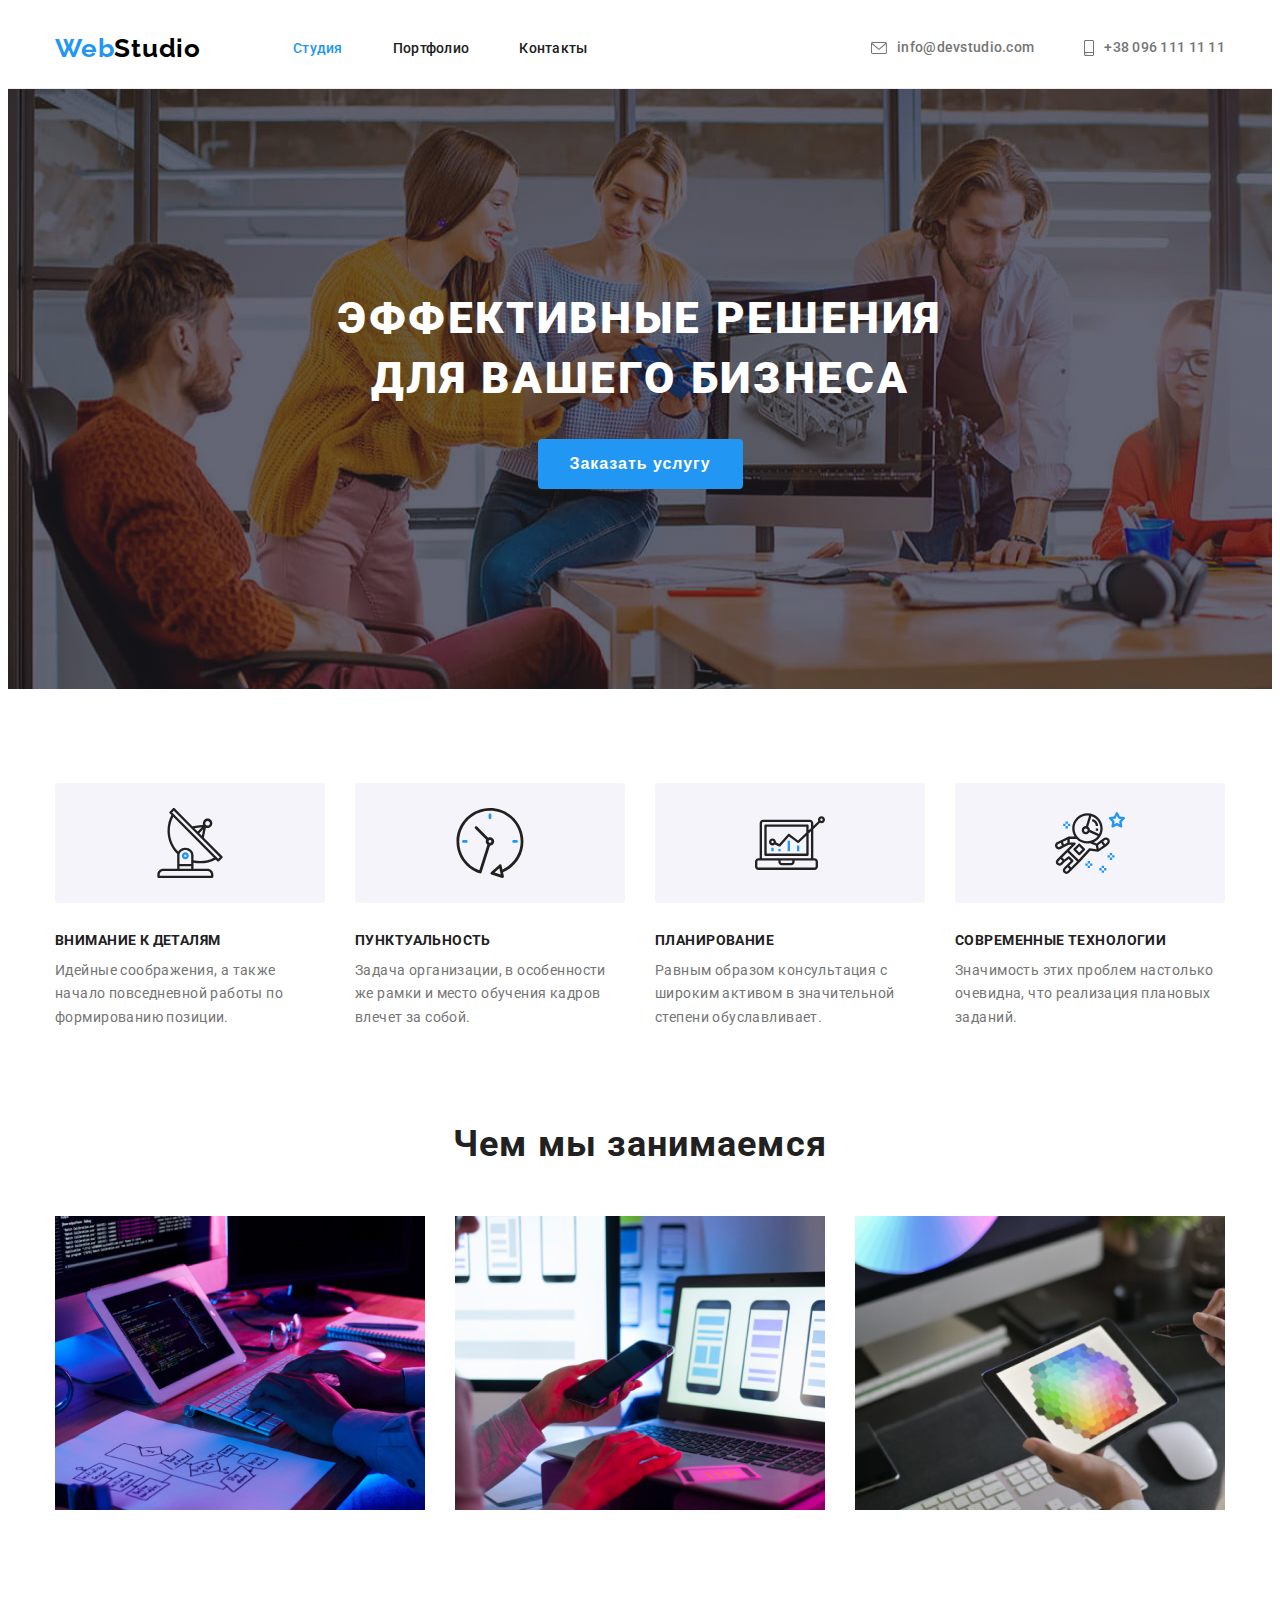
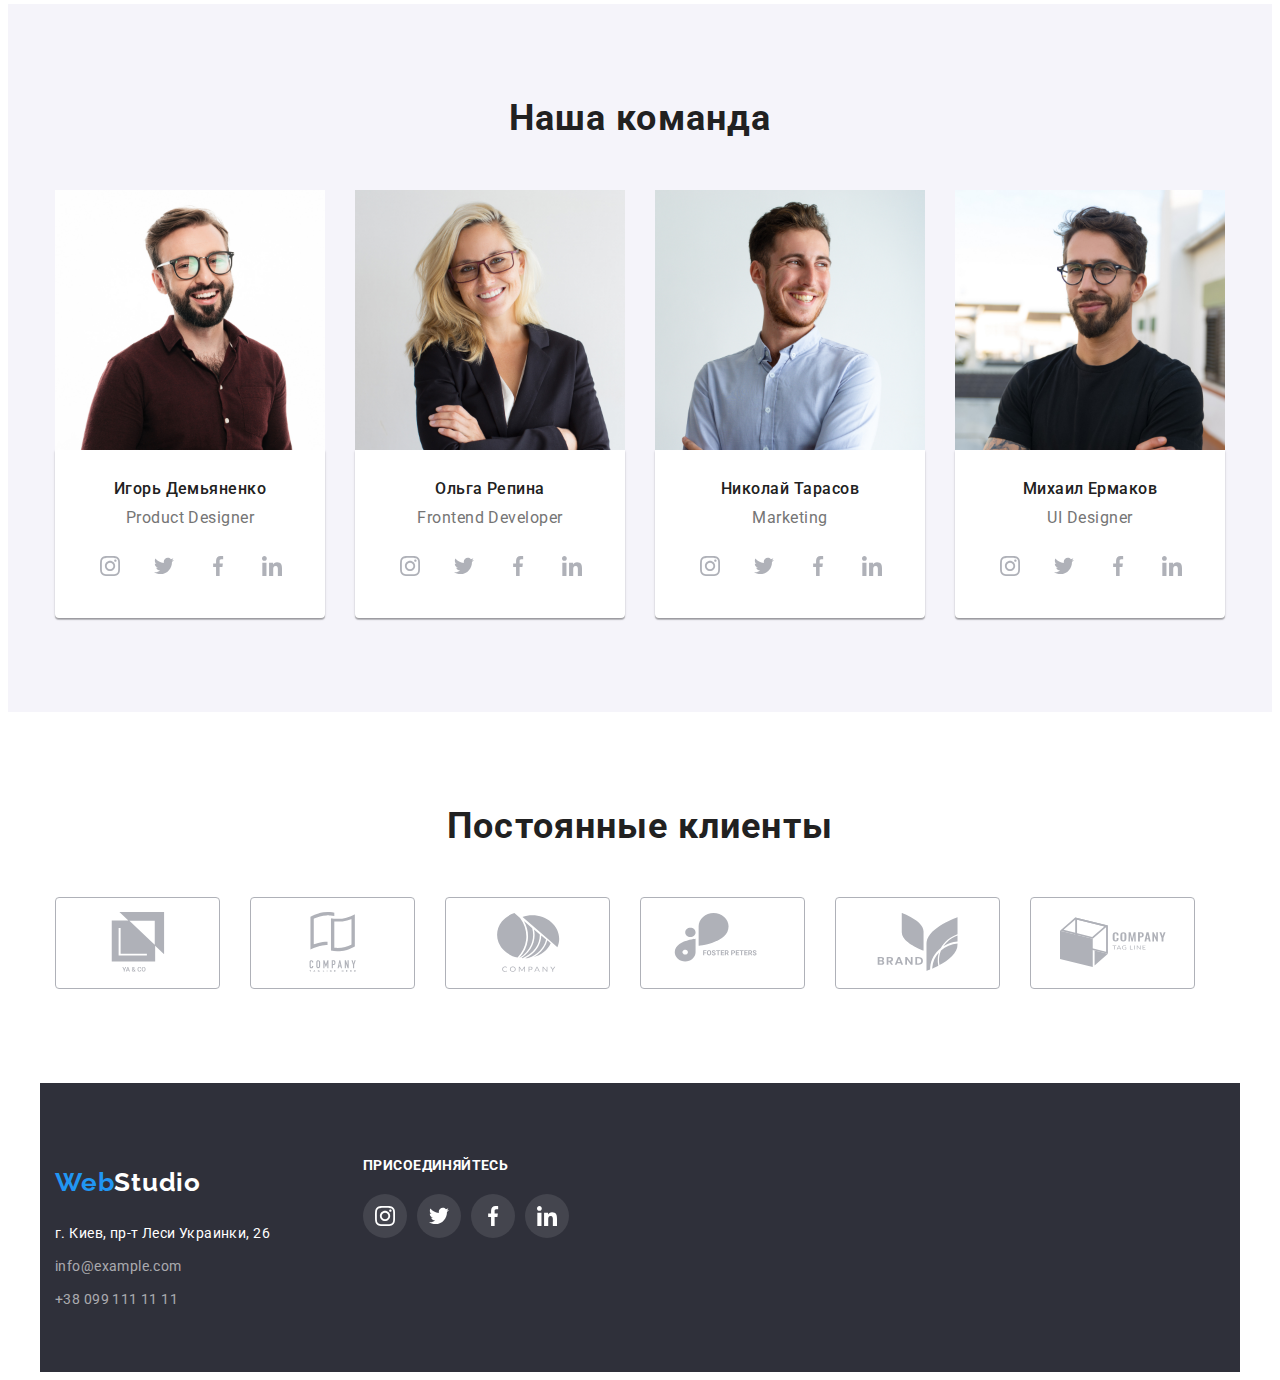
==== index.html @ 788256a1 "decorative elements and effects" ====
<!DOCTYPE html>
<html lang="en">
<head>
    <meta charset="UTF-8">
    <meta http-equiv="X-UA-Compatible" content="IE=edge">
    <meta name="viewport" content="width=device-width, initial-scale=1.0">
    <title>WebStudio</title>
    <link rel="stylesheet" href="https://cdnjs.cloudflare.com/ajax/libs/modern-normalize/1.1.0/modern-normalize.min.css" integrity="sha512-wpPYUAdjBVSE4KJnH1VR1HeZfpl1ub8YT/NKx4PuQ5NmX2tKuGu6U/JRp5y+Y8XG2tV+wKQpNHVUX03MfMFn9Q==" crossorigin="anonymous" referrerpolicy="no-referrer" />
    <link rel="preconnect" href="https://fonts.googleapis.com">
    <link rel="preconnect" href="https://fonts.gstatic.com" crossorigin>
    <link href="https://fonts.googleapis.com/css2?family=Raleway:wght@700&family=Roboto:wght@400;500;700;900&display=swap" rel="stylesheet">
    <link rel="stylesheet" href="./css/styles.css"/>
</head>
<body>
    <!-- ------ шапка сайта HEADER ----------- -->
    <header class="header-nav">
        <!-- -----блок навігація HEADER ------- -->
        <div class="container header-flex">
            <nav class="header-flex">
                <!-- -----логотип logo --------- -->
                <a class="logo link" href="./index.html"><span class="logo-web">Web</span>Studio</a>
                <!---- посилання на сорінки -- -->
                <ul class="list nav-bar">
                    <li class="nav-item"><a class="nav-link current" href="./index.html">Студия</a></li>
                    <li class="nav-item"><a class="nav-link" href="./portfolio.html">Портфолио</a></li>
                    <li class="nav-item"><a class="nav-link" href="">Контакты</a></li>
                </ul>
            </nav>
            <!-- ---блок с контактами Contact block ---- -->
                <ul class="list nav-bar">
                    <li class="nav-item">
                        <a class="contact" href="mailto:info@devstudio.com">
                            <svg class="icon-smartphone"width="16px" height="12px">
                                <use href="./images/symbol-defs.svg#icon-envelope"></use>
                            </svg>
                            info@devstudio.com</a></li>
                    <li class="nav-item">
                        <a class="contact" href="tel:380961111111">
                            <svg class="icon-smartphone"width="10px" height="16px">
                                <use href="./images/symbol-defs.svg#icon-smartphone"></use>
                            </svg>
                            +38 096 111 11 11</a></li>
                </ul>
        </div>
    </header>
    <!-- ------- MAIN CONTENT ------------ -->
    <main>
        <!-- ----сексія банера block  baner ------- -->
        <section class="section-baner">
            <div class="container">
                <h1 class="baner-text">Эффективные решения для вашего бизнеса</h1>
                <button class="button-baner" type="button">Заказать услугу</button>
            </div>
        </section>
        <!-- ---------- block for features ------ -->
        <section class="section">
            <div class="container">
                <ul class="list features">
                    <li class="features-item">
                        <div class="features-svg">
                            <svg class="features-svg-icon" width="70px" height="70px">
                                <use href="./images/symbol-defs.svg#icon-antenna-1"></use>
                            </svg>
                        </div>
                        <h3 class="features-title">Внимание к деталям</h3>
                        <p class="features-text">Идейные соображения, а также начало повседневной работы по формированию позиции.</p>
                    </li>
                    <li class="features-item">
                        <div class="features-svg">
                            <svg class="features-svg-icon" width="70px" height="70px">
                                <use href="./images/symbol-defs.svg#icon-clock-1"></use>
                            </svg>
                        </div>
                        <h3 class="features-title">Пунктуальность</h3>
                        <p class="features-text">Задача организации, в особенности же рамки и место обучения кадров влечет за собой.</p>
                    </li>
                    <li class="features-item">
                        <div class="features-svg">
                            <svg class="features-svg-icon" width="70px" height="70px">
                                <use href="./images/symbol-defs.svg#icon-diagram-1"></use>
                            </svg>
                        </div>
                        <h3 class="features-title">Планирование</h3>
                        <p class="features-text">Равным образом консультация с широким активом в значительной степени обуславливает.</p>
                    </li>
                    <li class="features-item">
                        <div class="features-svg">
                            <svg class="features-svg-icon" width="70px" height="70px">
                                <use href="./images/symbol-defs.svg#icon-astronaut-1"></use>
                            </svg>
                        </div>
                        <h3 class="features-title">Современные технологии</h3>
                        <p class="features-text">Значимость этих проблем настолько очевидна, что реализация плановых заданий.</p>
                    </li>
                </ul>
                <h2 class="hide">приемущества</h2>
            </div>
        </section>    
            <!-- ----------- block for WHAT WE DO ---------------- -->
            <section class="section-works">
                <div class="container">
                    <h2  class="section-title works-title">Чем мы занимаемся</h2>
                        <ul class="list works">
                            <li class="works-item"><img src="./images/img-1.jpg" width="370" height="294" alt="разработка сайтов"></li>
                            <li class="works-item"><img src="./images/img-2.jpg" width="370" height="294" alt="разработка мобильной версии сайта"></li>
                            <li class="works-item"><img src="./images/img-3.jpg" width="370" height="294" alt="разработка дизайна сайта "></li>
                        </ul>
                </div>
            </section>
            
            <!-- ------- блок FOUR OUR TEAM ----------- -->
        <section class="section section-team">
                <h2 class="section-title team-title">Наша команда</h2>
                <!-- foto our team -->
                <div class="container">
                <ul class="list card-set">
                <li class="worker-card">
                    <img src="./images/img-4.jpg" width="270" height="260" alt="foto Product Designer">
                    <div class="card">
                    <h3 class="our-employees">Игорь Демьяненко</h3>
                    <p class="position-work">Product Designer</p>
                        <ul class="social list">
                            <li class="social-svg">
                                <a class="socisl-link" href="https://www.instagram.com/">
                                <svg class="social-icon" width="20px" height="20px">
                                    <use href="./images/symbol-defs.svg#icon-instagram"></use>
                                </svg>
                            </a>
                        </li>
                            <li class="social-svg">
                                <a class="socisl-link"  href="https://twitter.com/">
                                    <svg class="social-icon" width="20px" height="20px">
                                        <use href="./images/symbol-defs.svg#icon-twitter"></use>
                                    </svg>
                                </a>
                            </li>
                            <li class="social-svg">
                                <a class="socisl-link" href="https://www.facebook.com/">
                                    <svg class="social-icon" width="20px" height="20px">
                                        <use href="./images/symbol-defs.svg#icon-facebook"></use>
                                    </svg>
                                </a>
                            </li>
                            <li class="social-svg">
                                <a class="socisl-link" href="https://www.linkedin.com/">
                                    <svg class="social-icon" width="20px" height="20px">
                                        <use href="./images/symbol-defs.svg#icon-linkedin"></use>
                                    </svg>
                                </a>
                            </li>
                        </ul>
                    </div>
                </li> 
                
                <li class="worker-card">
                    <img src="./images/img-5.jpg" width="270" height="260" alt="foto Frontend Developer">
                    <div class="card">
                    <h3 class="our-employees">Ольга Репина</h3>
                    <p class="position-work">Frontend Developer</p>
                    <ul class="social list">
                            <li class="social-svg">
                                <a class="socisl-link" href="https://www.instagram.com/">
                                <svg class="social-icon" width="20px" height="20px">
                                    <use href="./images/symbol-defs.svg#icon-instagram"></use>
                                </svg>
                            </a>
                        </li>
                            <li class="social-svg">
                                <a class="socisl-link"  href="https://twitter.com/">
                                    <svg class="social-icon" width="20px" height="20px">
                                        <use href="./images/symbol-defs.svg#icon-twitter"></use>
                                    </svg>
                                </a>
                            </li>
                            <li class="social-svg">
                                <a class="socisl-link" href="https://www.facebook.com/">
                                    <svg class="social-icon" width="20px" height="20px">
                                        <use href="./images/symbol-defs.svg#icon-facebook"></use>
                                    </svg>
                                </a>
                            </li>
                            <li class="social-svg">
                                <a class="socisl-link" href="https://www.linkedin.com/">
                                    <svg class="social-icon" width="20px" height="20px">
                                        <use href="./images/symbol-defs.svg#icon-linkedin"></use>
                                    </svg>
                                </a>
                            </li>
                        </ul>
                </div>
                </li>  
                
                <li class="worker-card">
                    <img src="./images/img-6.jpg" width="270" height="260" alt="foto Marketing">
                    <div class="card">
                    <h3 class="our-employees">Николай Тарасов</h3>
                    <p class="position-work">Marketing</p>
                    <ul class="social list">
                            <li class="social-svg">
                                <a class="socisl-link" href="https://www.instagram.com/">
                                <svg class="social-icon" width="20px" height="20px">
                                    <use href="./images/symbol-defs.svg#icon-instagram"></use>
                                </svg>
                            </a>
                        </li>
                            <li class="social-svg">
                                <a class="socisl-link"  href="https://twitter.com/">
                                    <svg class="social-icon" width="20px" height="20px">
                                        <use href="./images/symbol-defs.svg#icon-twitter"></use>
                                    </svg>
                                </a>
                            </li>
                            <li class="social-svg">
                                <a class="socisl-link" href="https://www.facebook.com/">
                                    <svg class="social-icon" width="20px" height="20px">
                                        <use href="./images/symbol-defs.svg#icon-facebook"></use>
                                    </svg>
                                </a>
                            </li>
                            <li class="social-svg">
                                <a class="socisl-link" href="https://www.linkedin.com/">
                                    <svg class="social-icon" width="20px" height="20px">
                                        <use href="./images/symbol-defs.svg#icon-linkedin"></use>
                                    </svg>
                                </a>
                            </li>
                        </ul>
                </div>
                </li>  
                
                <li class="worker-card">
                    <img src="./images/img-7.jpg" width="270" height="260" alt="foto UI Designer">
                    <div class="card">
                    <h3 class="our-employees">Михаил Ермаков</h3>
                    <p class="position-work">UI Designer</p>
                    <ul class="social list">
                            <li class="social-svg">
                                <a class="socisl-link" href="https://www.instagram.com/">
                                <svg class="social-icon" width="20px" height="20px">
                                    <use href="./images/symbol-defs.svg#icon-instagram"></use>
                                </svg>
                            </a>
                        </li>
                            <li class="social-svg">
                                <a class="socisl-link"  href="https://twitter.com/">
                                    <svg class="social-icon" width="20px" height="20px">
                                        <use href="./images/symbol-defs.svg#icon-twitter"></use>
                                    </svg>
                                </a>
                            </li>
                            <li class="social-svg">
                                <a class="socisl-link" href="https://www.facebook.com/">
                                    <svg class="social-icon" width="20px" height="20px">
                                        <use href="./images/symbol-defs.svg#icon-facebook"></use>
                                    </svg>
                                </a>
                            </li>
                            <li class="social-svg">
                                <a class="socisl-link" href="https://www.linkedin.com/">
                                    <svg class="social-icon" width="20px" height="20px">
                                        <use href="./images/symbol-defs.svg#icon-linkedin"></use>
                                    </svg>
                                </a>
                            </li>
                        </ul>
                </div>
                </li>
                </ul>
        </div>
        </section>
        <!-- ---section clients сексія кліентів--- -->
        <section class="section">
            <div class="container">
                <h2 class="section-title team-title">Постоянные клиенты</h2>
                <ul class="clients-list list">
                    <li class="client-item">
                        <a href="" class="clients-link">
                            <svg class="contacts-icon" width="106px" height="60px">
                                <use href="./images/symbol-defs.svg#icon-group"></use>
                            </svg>
                        </a>
                    </li>
                    <li class="client-item">
                        <a href="" class="clients-link">
                            <svg class="contacts-icon" width="106px" height="60px">
                                <use href="./images/symbol-defs.svg#icon-group-1"></use>
                            </svg>
                        </a>
                    </li>
                    <li class="client-item">
                        <a href="" class="clients-link">
                            <svg class="contacts-icon" width="106px" height="60px">
                                <use href="./images/symbol-defs.svg#icon-group-2"></use>
                            </svg>
                        </a>
                    </li>
                    <li class="client-item">
                        <a href="" class="clients-link">
                            <svg class="contacts-icon" width="106px" height="60px">
                                <use href="./images/symbol-defs.svg#icon-group-3"></use>
                            </svg>
                        </a>
                    </li>
                    <li class="client-item">
                        <a href="" class="clients-link">
                            <svg class="contacts-icon" width="106px" height="60px">
                                <use href="./images/symbol-defs.svg#icon-group-4"></use>
                            </svg>
                        </a>
                    </li>
                    <li class="client-item">
                        <a href="" class="clients-link">
                            <svg class="contacts-icon" width="106px" height="60px">
                                <use href="./images/symbol-defs.svg#icon-group-5"></use>
                            </svg>
                        </a>
                    </li>
                </ul>
            </div>
        </section>
    </main>
    <!-- ------------- блок FUTER------------ -->
    <footer class="container  footer ">
        <div class="footer-conteiner">
        <div>
            <a class="logo link" href="./index.html"><span class="logo-web">Web</span><span class="footer-logo">Studio</span></a>
                <address class="footer-content">
                    <ul class="list">
                        <li class="address-item"><a class="footer-address link" href="">г. Киев, пр-т Леси Украинки, 26</a></li>
                        <li class="address-item"><a class="footer-contact link" href="mailto:info@example.com">info@example.com</a></li>
                        <li class="address-item"><a class="footer-contact link" href="tel:380991111111">+38 099 111 11 11</a></li>
                    </ul>
                </address> 
        </div>
        <div class="footer-social-list">
            <h2 class="footer-social-title">присоединяйтесь</h2>
            <ul class="social list">
                <li class="social-svg">
                    <a class="socisl-link" href="https://www.instagram.com/">
                    <svg class="social-icon" width="20px" height="20px">
                        <use href="./images/symbol-defs.svg#icon-instagram"></use>
                    </svg>
                </a>
            </li>
                <li class="social-svg">
                    <a class="socisl-link"  href="https://twitter.com/">
                        <svg class="social-icon" width="20px" height="20px">
                            <use href="./images/symbol-defs.svg#icon-twitter"></use>
                        </svg>
                    </a>
                </li>
                <li class="social-svg">
                    <a class="socisl-link" href="https://www.facebook.com/">
                        <svg class="social-icon" width="20px" height="20px">
                            <use href="./images/symbol-defs.svg#icon-facebook"></use>
                        </svg>
                    </a>
                </li>
                <li class="social-svg">
                    <a class="socisl-link" href="https://www.linkedin.com/">
                        <svg class="social-icon" width="20px" height="20px">
                            <use href="./images/symbol-defs.svg#icon-linkedin"></use>
                        </svg>
                    </a>
                </li>
            </ul>
        </div>
            </div>            
    </footer>
</body>
</html>
---- css/styles.css ----
/* color body #E5E5E5 */
/* color header #FFFFFF */
/* color section baner #2F303A */
/* color bodi #E5E5E5 */
/* color section our team #F5F4FA */
/* color footer #2F303A */
/* color button #2196F3 */

html{
    box-sizing: border-box;
}

*,
*::before,
*::after{
box-sizing: inherit;
}

:root{
   --primary-bd-color:#E5E5E5;
   --text-color: #212121;
   --second-text-color: #757575;
   --accent-color: #2196F3;
   --main-color: #FFFFFF;
   --theme-color: #F5F4FA;
   --second-theme-color: #2F303A;
   --fon-color: #F5F4FA;
   --icons-color:#AFB1B8;
}


body{
    font-family: 'Roboto', sans-serif;
    color:var(--text-color);
    font-size: 14px;
}
/* ------ УТІЛІТИ ---------- */

h1, h2, h3, h4, h5, h6, p, ul {
    margin: 0;
    padding: 0;
}

img{
    display: block;
}

.hide {
    position: absolute;
    white-space: nowrap;
    width: 1px;
    height: 1px;
    overflow: hidden;
    border: 0;
    padding: 0;
    clip: rect(0 0 0 0);
    clip-path: inset(50%);
    margin: -1px;
}

.list{
    list-style: none;  
}

a {
    text-decoration: none;
}

.link {
    text-decoration: none;
    color: var(--text-color);
}

.container {
    width: 1200px;
    margin-left: auto;
    margin-right: auto;
    padding-left: 15px;
    padding-right: 15px;
}

.section {
    padding-top: 94px;
    padding-bottom: 94px;
}

/*------- стилізація логотипу
та фону шапки -------------------*/

.header-nav{
    display:flex;
    background-color:var(--main-color);
    border-bottom: 1px solid #ECECEC;
}

.header-flex {
    display: flex;
    align-items: center;
}

/*---------- логотип -----------*/

.logo{
    display: block;
    padding: 24px 0;
    margin-right: 92px;

    color: #000000;
    font-family: 'Raleway', sans-serif;
    font-style: normal;
    font-weight: 700;
    font-size: 26px;
    line-height: 1.19;
    letter-spacing: 0.03em;
}

.logo-web {
    color: var(--accent-color);
}

.logo-studio {
    color: #000000;
}

.nav-bar{
    display: flex;
    margin-left: auto;
}

.nav-item+.nav-item{
    margin-left: 50px;
}

.nav-link{
    padding: 32px 0;

    font-weight: 500;
    line-height: 1.14;
    letter-spacing: 0.02em;
    color:var(--text-color); 
}

.contact{
    display: flex;
    align-items: center;
    padding: 32px 0;

    font-weight: 500;
    line-height: 1.14;
    letter-spacing: 0.02em;
    color:var(--second-text-color);
}

.nav-link:hover,
.nav-link:focus,
.contact:focus,
.contact:hover,
.current{
color: var(--accent-color);
}

.icon-smartphone{
    margin-right: 10px;
    fill: currentColor;
    
}


/*------ сексія банера (block  baner)-------- */

.section-baner{
    padding-top: 200px;
    padding-bottom: 200px;
    background-color:var(--second-theme-color);
    background-image: linear-gradient(
        rgba(47, 48, 58, 0.4),
        rgba(47, 48, 58, 0.4)),
        url(../images/Img-hero-17.jpg);
    max-width: 1600px;
    margin-left: auto;
    margin-right: auto;
}

.baner-text{
    margin-bottom: 30px;

max-width: 696px;
margin-left: auto;
margin-right: auto;
font-weight: 900;
font-size: 44px;
line-height: 1.36;
text-align: center;
letter-spacing: 0.06em;
text-transform: uppercase;
color:var(--main-color);
}

.button-baner{
display: block;
margin: 0 auto;
padding: 10px 32px;
border:none;
border-radius: 4px;

font-weight: 700;
font-size: 16px;
line-height: 1.87;
letter-spacing: 0.06em;
color:var(--main-color);
background-color:var(--accent-color);
}

.button-baner:focus,
.button-baner:hover{
    background: #188CE8;
    box-shadow: 0px 4px 4px rgba(0, 0, 0, 0.15);
    border-radius: 4px;
}

/* ----сексія особливості features --------*/


.features{
    display: flex;
    flex-wrap: wrap;
}

.features-item{
    width: 270px;
}

.features-item+.features-item{
    margin-left: 30px;
}

.features-svg{
    display:flex;
    align-items: center;
    justify-content: center;
    height: 120px;
    margin-bottom: 30px;
    background-color: #F5F4FA;
    border-radius: 4px;
    fill: currentColor;
}

.features-title{
    margin-bottom: 10px;
    font-weight: 700;
    font-size: 14px;
    line-height: 1.14;
    letter-spacing: 0.03em;
    text-transform: uppercase;
    color:var(--text-color) ;
}  

.features-text{
    font-size: 14px;
    line-height: 1.71;
    letter-spacing: 0.03em;
    color:var(--second-text-color) ;
    
}  

/*---- сексія чим ми займаємося WHAT WE DO ----- */

.section-works {
    display: flex;
    padding-bottom: 94px;
}

.section-title{
    text-align: center;

    font-weight: 700;
    font-size: 36px;
    line-height: 1.16;
    letter-spacing: 0.03em;
}

.works-title{
    margin-bottom: 50px;
}

.works{
    display: flex;
    flex-wrap: wrap;

}

.works-item{
    margin-right: 30px;
}

.works-item:last-child{
    margin-right:0px;
}

/* ---------- блок FOUR OUR TEAM ----------- */
.section-team{
    background-color: var(--fon-color);
}

.team-title{
    margin-bottom: 50px;
}

.card-set{
    display: flex;
    flex-wrap: wrap;
}

.card-set>.worker-card{
    margin-right: 30px;
}

.worker-card:last-child{
    margin-right: 0px;
}

.card{
    padding-top: 30px;
    padding-bottom: 30px;

    background-color: #FFFFFF;
    box-shadow: 0px 1px 3px rgba(0, 0, 0, 0.12),
    0px 1px 1px rgba(0, 0, 0, 0.14),
    0px 2px 1px rgba(0, 0, 0, 0.2);
    border-radius: 0px 0px 4px 4px;

}

.our-employees{
    margin-bottom: 10px;

    font-weight: 500;
    font-size: 16px;
    line-height: 1.18;
    text-align: center;
    letter-spacing: 0.03em;
    color: var(--text-color);
}
.position-work{
    font-size: 16px;
    line-height: 1.18;
    text-align: center;
    letter-spacing: 0.03em;
    color: var(--second-text-color);

    margin-bottom: 16px;
}


.social{
display: flex;
margin-left: auto;
margin-right: auto;
width: 204px;
height: 44px;
}
.social-svg{
    margin-right: 10px;
}
.social-svg:last-child{
    margin-right: 0px;
}
.socisl-link{
    display: flex;
    align-items: center;
    justify-content: center;
    border-radius: 50%;
    width: 44px;
    height: 44px;
}
.social-icon{
    fill: var(--icons-color);
}
.social-icon:focus,
.social-icon:hover{
    fill: var(--main-color);
}

.socisl-link:hover{
    background-color: var(--accent-color);
}

/* section clients сексія кліентів */
.clients-list{
    display: flex;

}
.client-item{
    display: flex;
    align-items: center;
    justify-content: center;
    height: 92px;
    width: 170px; 
    border: 1px solid var(--icons-color);
    border-radius: 4px;
    margin-right: 30px;
}

.client-item:last-child{
    margin-right: 30px;
}

.contacts-icon{
    fill: var(--icons-color);
}
.contacts-icon:focus,
.client-item:focus,
.contacts-icon:hover,
.client-item:hover{
    fill: #2196F3;
    border: 1px solid var(--accent-color);

}





/*------------- блок FUTER ------------ */

.footer{
    padding-top: 60px;
    padding-bottom: 60px;
    background-color: var(--second-theme-color); 
}

.footer-conteiner{
    display: flex;

}

.footer-social-list{
margin-top: 15px;
margin-left: 70px;
}

.footer-social-title{
    font-weight: 700;
font-size: 14px;
line-height: 1.14;
letter-spacing: 0.03em;
text-transform: uppercase;

color: var(--main-color);
margin-bottom: 20px;
}


.footer-social-list .socisl-link{
    background-color: rgba(255, 255, 255, 0.1);
}

.footer-social-list .socisl-link:hover{
    background-color:var(--accent-color);
}

.footer-social-list .social-icon{
    fill: var(--main-color);
}

.footer-logo{
    color: var(--main-color);
}
.container>.logo{
    padding: 0;
    margin-bottom: 20px;
}

.footer-content{
    font-style: normal;
}

.address-item+.address-item{
    margin-top: 9px;
}
.footer-address{
    font-size: 14px;
    line-height: 1.7;
    letter-spacing: 0.03em;
    color: var(--main-color);
}
.footer-contact{
    font-size: 14px;
    line-height:1.7;
    letter-spacing: 0.03em;
    color: rgba(255, 255, 255, 0.6);
}

.footer-contact:focus,
.footer-contact:hover{
    color: var(--accent-color);
}



/* -------- страница ПОРТФОЛІО --------- */

.button-list{
    display: flex;
    align-items: center;
    justify-content: center;
    margin-bottom: 50px;
}

.buttons-item+.buttons-item{
    margin-left: 8px;
}

.project-list{
    display: flex;
    flex-wrap: wrap;
    margin-left: -30px;
    margin-top: -30px;
}
.project-list>.project-card{
    
    margin-left: 30px;
    margin-top: 30px;
}

.button-title{
    padding-top: 6px;
    padding-bottom: 6px;
    padding-left: 22px;
    padding-right: 22px;
    border-radius: 4px;
    border: 0;

    font-weight: 500;
    font-size: 16px;
    line-height: 1.6;
    letter-spacing: 0.03em;
    background-color: #F5F4FA;
    cursor: pointer;
}

.button-title:focus,
.button-title:hover,
.button-title:active,
.button-title-active{
    background-color: var(--accent-color);
    color: var(--main-color);
    box-shadow:0px 3px 1px rgba(0, 0, 0, 0.1),
    0px 1px 2px rgba(0, 0, 0, 0.08),
    0px 2px 2px rgba(0, 0, 0, 0.12);
}

.card-container{
    display: block;
}

.card-thumb{
    padding: 20px 24px;
    border-left: 1px solid #EEEEEE;
    border-bottom: 1px solid #EEEEEE;
    border-right: 1px solid #EEEEEE;
}

.project-title-portfolio{
    margin-bottom: 4px;

    font-weight: 700;
    font-size: 18px;
    line-height: 2.0;
    letter-spacing: 0.06em;
    color: var(--text-color);
}
.project-title-text{
    font-size: 16px;
    line-height: 1.8;
    letter-spacing: 0.03em;
    color:var(--second-text-color);
}
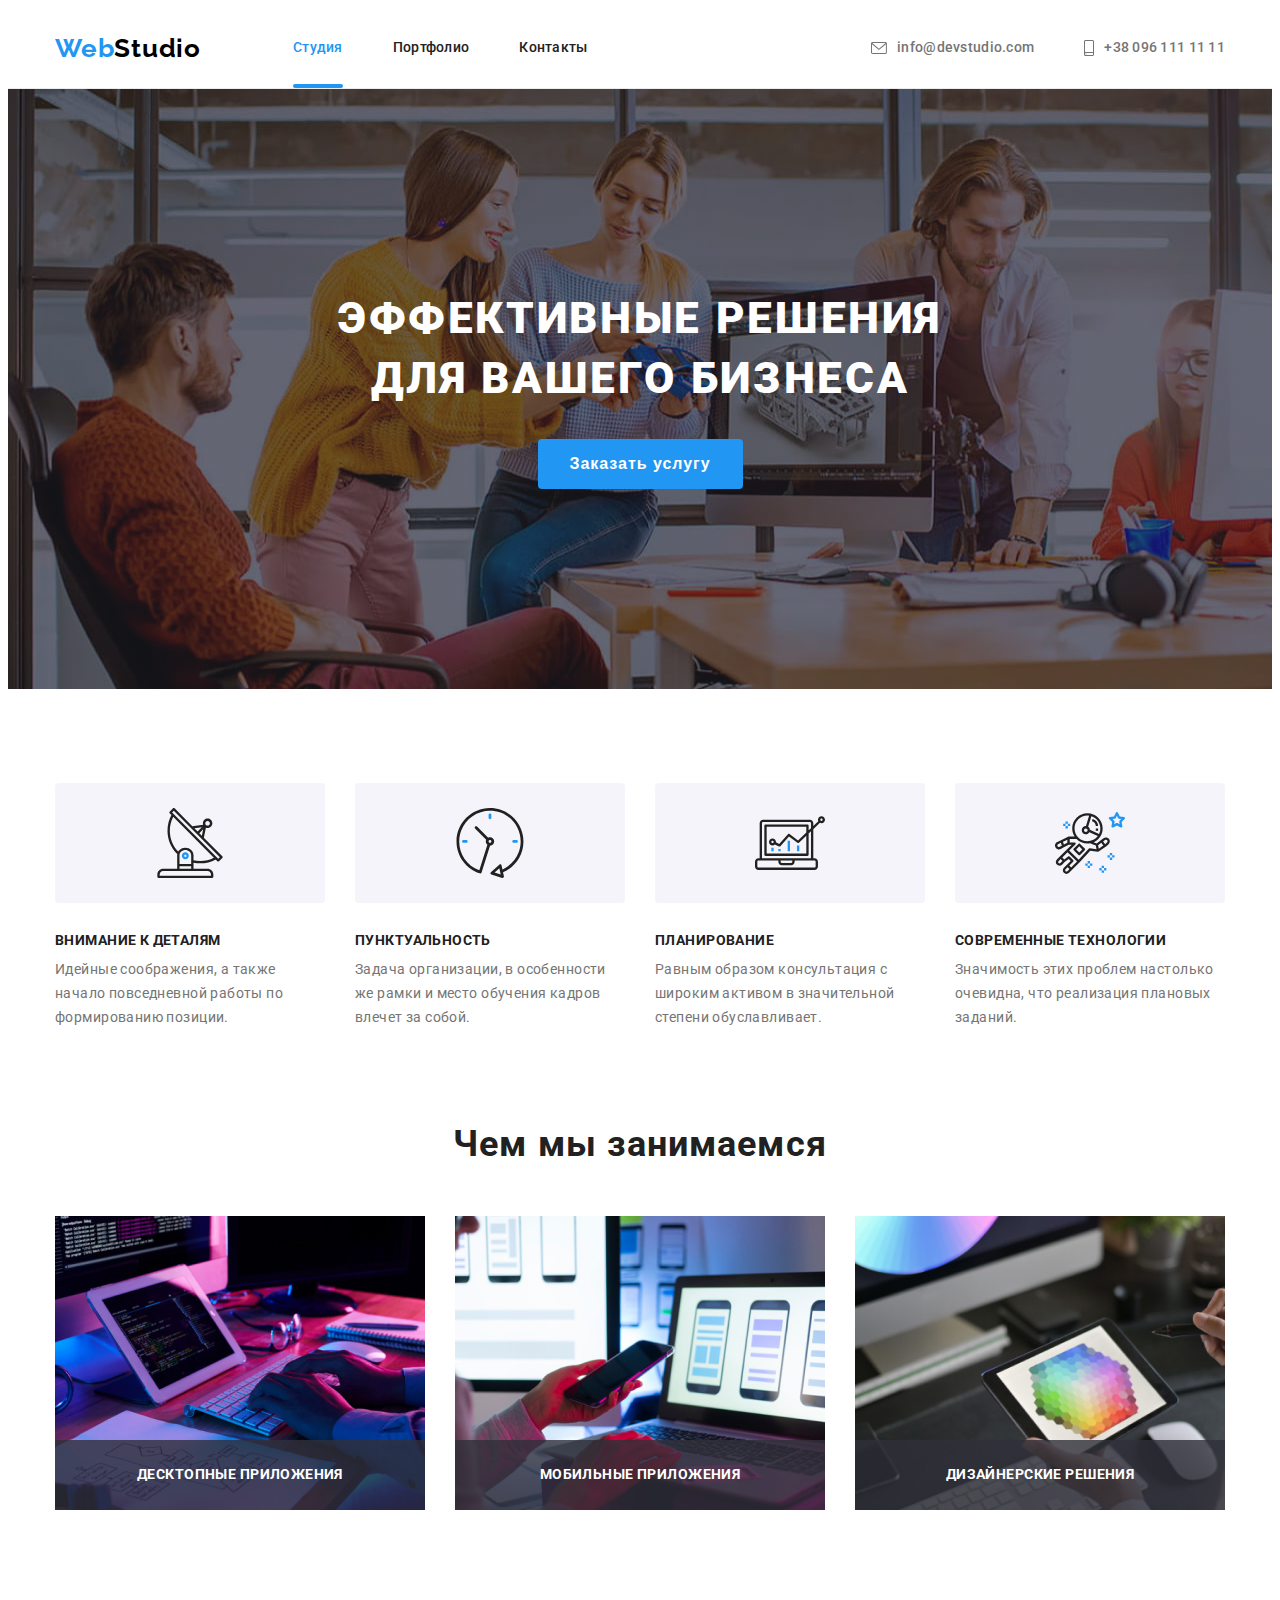
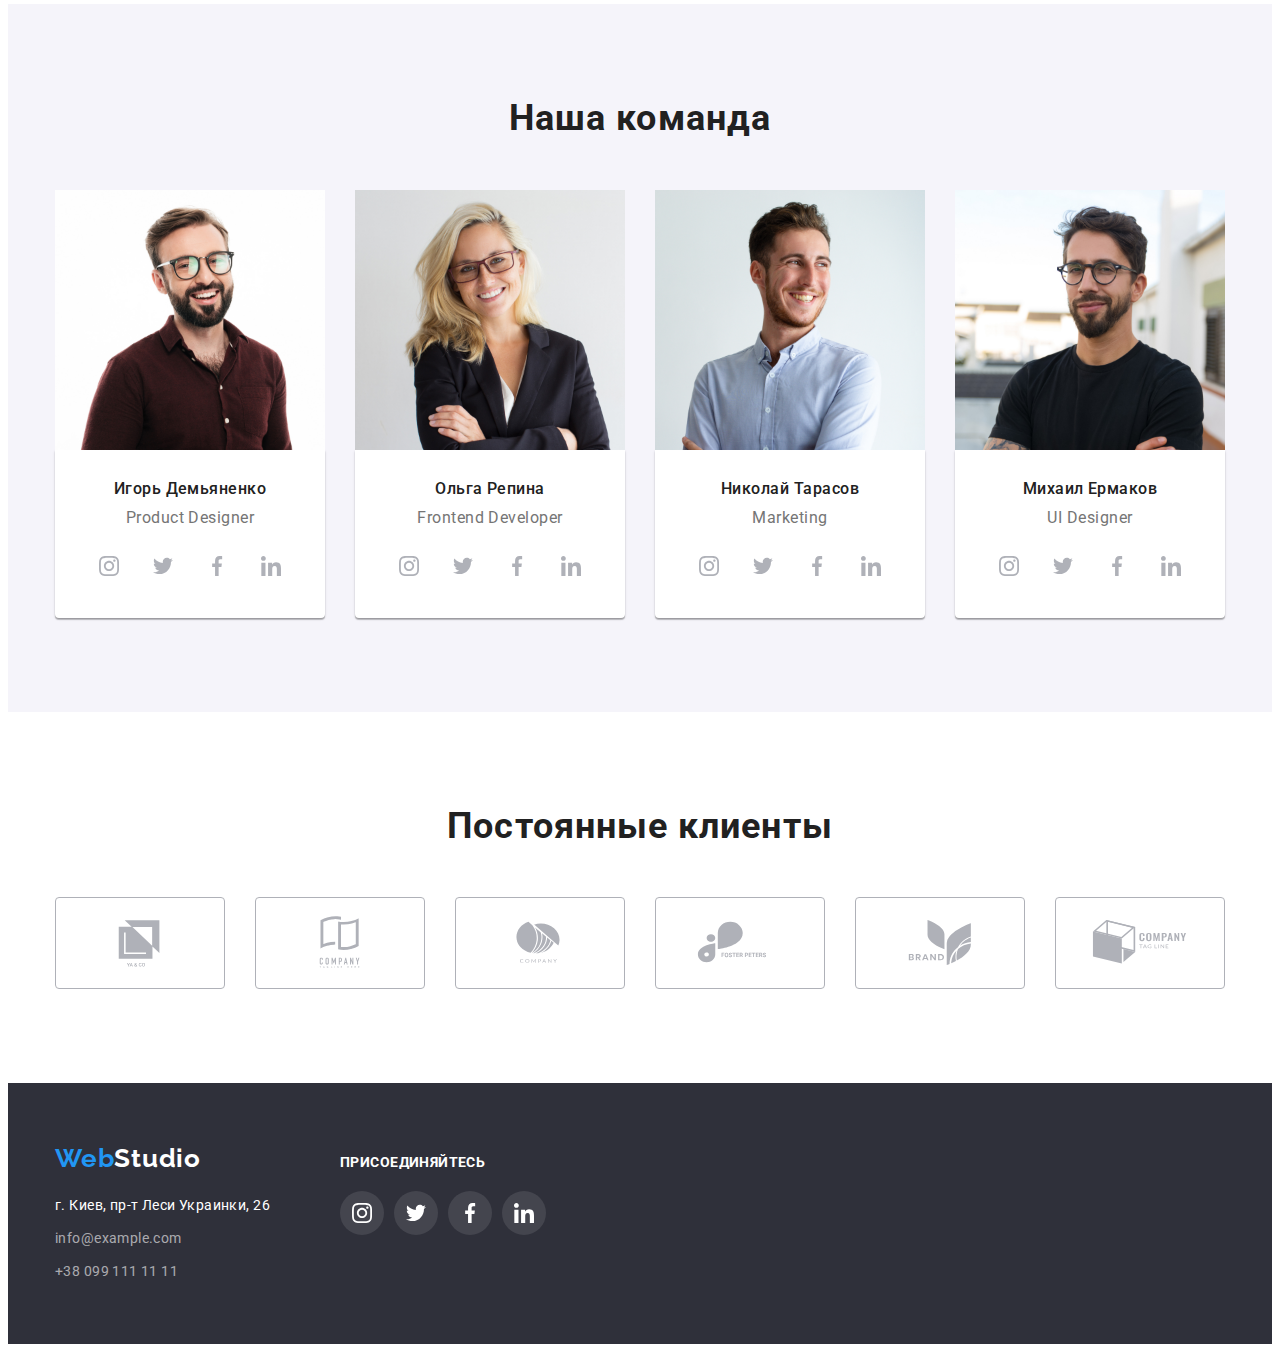
==== commit d0fe7510: "animation and modal window" ====
--- a/index.html
+++ b/index.html
@@ -12,47 +12,47 @@
     <link rel="stylesheet" href="./css/styles.css"/>
 </head>
 <body>
-    <!-- ------ шапка сайта HEADER ----------- -->
+    <!-- шапка сайта HEADER -->
     <header class="header-nav">
-        <!-- -----блок навігація HEADER ------- -->
+        <!-- блок навігація HEADER -->
         <div class="container header-flex">
             <nav class="header-flex">
-                <!-- -----логотип logo --------- -->
+                <!-- логотип logo -->
                 <a class="logo link" href="./index.html"><span class="logo-web">Web</span>Studio</a>
-                <!---- посилання на сорінки -- -->
+                <!-- посилання на сорінки -->
                 <ul class="list nav-bar">
                     <li class="nav-item"><a class="nav-link current" href="./index.html">Студия</a></li>
                     <li class="nav-item"><a class="nav-link" href="./portfolio.html">Портфолио</a></li>
                     <li class="nav-item"><a class="nav-link" href="">Контакты</a></li>
                 </ul>
             </nav>
-            <!-- ---блок с контактами Contact block ---- -->
+            <!-- блок с контактами Contact block -->
                 <ul class="list nav-bar">
                     <li class="nav-item">
                         <a class="contact" href="mailto:info@devstudio.com">
-                            <svg class="icon-smartphone"width="16px" height="12px">
+                            <svg class="icon-smartphone" width="16px" height="12px">
                                 <use href="./images/symbol-defs.svg#icon-envelope"></use>
                             </svg>
                             info@devstudio.com</a></li>
                     <li class="nav-item">
                         <a class="contact" href="tel:380961111111">
-                            <svg class="icon-smartphone"width="10px" height="16px">
+                            <svg class="icon-smartphone" width="10px" height="16px">
                                 <use href="./images/symbol-defs.svg#icon-smartphone"></use>
                             </svg>
                             +38 096 111 11 11</a></li>
                 </ul>
         </div>
     </header>
-    <!-- ------- MAIN CONTENT ------------ -->
+    <!-- MAIN CONTENT -->
     <main>
-        <!-- ----сексія банера block  baner ------- -->
+        <!-- сексія банера block  baner -->
         <section class="section-baner">
             <div class="container">
                 <h1 class="baner-text">Эффективные решения для вашего бизнеса</h1>
-                <button class="button-baner" type="button">Заказать услугу</button>
+                <button class="button-baner" data-modal-open type="button">Заказать услугу</button>
             </div>
         </section>
-        <!-- ---------- block for features ------ -->
+        <!-- block for features -->
         <section class="section">
             <div class="container">
                 <ul class="list features">
@@ -96,19 +96,28 @@
                 <h2 class="hide">приемущества</h2>
             </div>
         </section>    
-            <!-- ----------- block for WHAT WE DO ---------------- -->
+            <!-- block for WHAT WE DO -->
             <section class="section-works">
                 <div class="container">
                     <h2  class="section-title works-title">Чем мы занимаемся</h2>
                         <ul class="list works">
-                            <li class="works-item"><img src="./images/img-1.jpg" width="370" height="294" alt="разработка сайтов"></li>
-                            <li class="works-item"><img src="./images/img-2.jpg" width="370" height="294" alt="разработка мобильной версии сайта"></li>
-                            <li class="works-item"><img src="./images/img-3.jpg" width="370" height="294" alt="разработка дизайна сайта "></li>
+                            <li class="works-item">
+                                <img src="./images/img-1.jpg" width="370" height="294" alt="Десктопные приложения">
+                            <div class="supplement-img"><p>Десктопные приложения</p></div>
+                            </li>
+                            <li class="works-item">
+                                <img src="./images/img-2.jpg" width="370" height="294" alt="Мобильные приложения">
+                            <div class="supplement-img"><p>Мобильные приложения</p></div>
+                            </li>
+                            <li class="works-item">
+                                <img src="./images/img-3.jpg" width="370" height="294" alt="Дизайнерские решения">
+                            <div class="supplement-img"><p>Дизайнерские решения</p></div>
+                            </li>
                         </ul>
                 </div>
             </section>
             
-            <!-- ------- блок FOUR OUR TEAM ----------- -->
+            <!-- блок FOUR OUR TEAM -->
         <section class="section section-team">
                 <h2 class="section-title team-title">Наша команда</h2>
                 <!-- foto our team -->
@@ -121,28 +130,28 @@
                     <p class="position-work">Product Designer</p>
                         <ul class="social list">
                             <li class="social-svg">
-                                <a class="socisl-link" href="https://www.instagram.com/">
+                                <a class="social-link" href="https://www.instagram.com/">
                                 <svg class="social-icon" width="20px" height="20px">
                                     <use href="./images/symbol-defs.svg#icon-instagram"></use>
                                 </svg>
                             </a>
                         </li>
                             <li class="social-svg">
-                                <a class="socisl-link"  href="https://twitter.com/">
+                                <a class="social-link"  href="https://twitter.com/">
                                     <svg class="social-icon" width="20px" height="20px">
                                         <use href="./images/symbol-defs.svg#icon-twitter"></use>
                                     </svg>
                                 </a>
                             </li>
                             <li class="social-svg">
-                                <a class="socisl-link" href="https://www.facebook.com/">
+                                <a class="social-link" href="https://www.facebook.com/">
                                     <svg class="social-icon" width="20px" height="20px">
                                         <use href="./images/symbol-defs.svg#icon-facebook"></use>
                                     </svg>
                                 </a>
                             </li>
                             <li class="social-svg">
-                                <a class="socisl-link" href="https://www.linkedin.com/">
+                                <a class="social-link" href="https://www.linkedin.com/">
                                     <svg class="social-icon" width="20px" height="20px">
                                         <use href="./images/symbol-defs.svg#icon-linkedin"></use>
                                     </svg>
@@ -159,28 +168,28 @@
                     <p class="position-work">Frontend Developer</p>
                     <ul class="social list">
                             <li class="social-svg">
-                                <a class="socisl-link" href="https://www.instagram.com/">
+                                <a class="social-link" href="https://www.instagram.com/">
                                 <svg class="social-icon" width="20px" height="20px">
                                     <use href="./images/symbol-defs.svg#icon-instagram"></use>
                                 </svg>
                             </a>
                         </li>
                             <li class="social-svg">
-                                <a class="socisl-link"  href="https://twitter.com/">
+                                <a class="social-link"  href="https://twitter.com/">
                                     <svg class="social-icon" width="20px" height="20px">
                                         <use href="./images/symbol-defs.svg#icon-twitter"></use>
                                     </svg>
                                 </a>
                             </li>
                             <li class="social-svg">
-                                <a class="socisl-link" href="https://www.facebook.com/">
+                                <a class="social-link" href="https://www.facebook.com/">
                                     <svg class="social-icon" width="20px" height="20px">
                                         <use href="./images/symbol-defs.svg#icon-facebook"></use>
                                     </svg>
                                 </a>
                             </li>
                             <li class="social-svg">
-                                <a class="socisl-link" href="https://www.linkedin.com/">
+                                <a class="social-link" href="https://www.linkedin.com/">
                                     <svg class="social-icon" width="20px" height="20px">
                                         <use href="./images/symbol-defs.svg#icon-linkedin"></use>
                                     </svg>
@@ -197,28 +206,28 @@
                     <p class="position-work">Marketing</p>
                     <ul class="social list">
                             <li class="social-svg">
-                                <a class="socisl-link" href="https://www.instagram.com/">
+                                <a class="social-link" href="https://www.instagram.com/">
                                 <svg class="social-icon" width="20px" height="20px">
                                     <use href="./images/symbol-defs.svg#icon-instagram"></use>
                                 </svg>
                             </a>
                         </li>
                             <li class="social-svg">
-                                <a class="socisl-link"  href="https://twitter.com/">
+                                <a class="social-link"  href="https://twitter.com/">
                                     <svg class="social-icon" width="20px" height="20px">
                                         <use href="./images/symbol-defs.svg#icon-twitter"></use>
                                     </svg>
                                 </a>
                             </li>
                             <li class="social-svg">
-                                <a class="socisl-link" href="https://www.facebook.com/">
+                                <a class="social-link" href="https://www.facebook.com/">
                                     <svg class="social-icon" width="20px" height="20px">
                                         <use href="./images/symbol-defs.svg#icon-facebook"></use>
                                     </svg>
                                 </a>
                             </li>
                             <li class="social-svg">
-                                <a class="socisl-link" href="https://www.linkedin.com/">
+                                <a class="social-link" href="https://www.linkedin.com/">
                                     <svg class="social-icon" width="20px" height="20px">
                                         <use href="./images/symbol-defs.svg#icon-linkedin"></use>
                                     </svg>
@@ -235,28 +244,28 @@
                     <p class="position-work">UI Designer</p>
                     <ul class="social list">
                             <li class="social-svg">
-                                <a class="socisl-link" href="https://www.instagram.com/">
+                                <a class="social-link" href="https://www.instagram.com/">
                                 <svg class="social-icon" width="20px" height="20px">
                                     <use href="./images/symbol-defs.svg#icon-instagram"></use>
                                 </svg>
                             </a>
                         </li>
                             <li class="social-svg">
-                                <a class="socisl-link"  href="https://twitter.com/">
+                                <a class="social-link"  href="https://twitter.com/">
                                     <svg class="social-icon" width="20px" height="20px">
                                         <use href="./images/symbol-defs.svg#icon-twitter"></use>
                                     </svg>
                                 </a>
                             </li>
                             <li class="social-svg">
-                                <a class="socisl-link" href="https://www.facebook.com/">
+                                <a class="social-link" href="https://www.facebook.com/">
                                     <svg class="social-icon" width="20px" height="20px">
                                         <use href="./images/symbol-defs.svg#icon-facebook"></use>
                                     </svg>
                                 </a>
                             </li>
                             <li class="social-svg">
-                                <a class="socisl-link" href="https://www.linkedin.com/">
+                                <a class="social-link" href="https://www.linkedin.com/">
                                     <svg class="social-icon" width="20px" height="20px">
                                         <use href="./images/symbol-defs.svg#icon-linkedin"></use>
                                     </svg>
@@ -268,7 +277,7 @@
                 </ul>
         </div>
         </section>
-        <!-- ---section clients сексія кліентів--- -->
+        <!-- section clients сексія кліентів -->
         <section class="section">
             <div class="container">
                 <h2 class="section-title team-title">Постоянные клиенты</h2>
@@ -319,11 +328,11 @@
             </div>
         </section>
     </main>
-    <!-- ------------- блок FUTER------------ -->
-    <footer class="container  footer ">
-        <div class="footer-conteiner">
+    <!-- блок FUTER -->
+    <footer class="footer ">
+        <div class="container footer-conteiner">
         <div>
-            <a class="logo link" href="./index.html"><span class="logo-web">Web</span><span class="footer-logo">Studio</span></a>
+            <a class="logo footer-page link" href="./index.html"><span class="logo-web">Web</span><span class="footer-logo">Studio</span></a>
                 <address class="footer-content">
                     <ul class="list">
                         <li class="address-item"><a class="footer-address link" href="">г. Киев, пр-т Леси Украинки, 26</a></li>
@@ -336,28 +345,28 @@
             <h2 class="footer-social-title">присоединяйтесь</h2>
             <ul class="social list">
                 <li class="social-svg">
-                    <a class="socisl-link" href="https://www.instagram.com/">
+                    <a class="social-link" href="https://www.instagram.com/">
                     <svg class="social-icon" width="20px" height="20px">
                         <use href="./images/symbol-defs.svg#icon-instagram"></use>
                     </svg>
                 </a>
             </li>
                 <li class="social-svg">
-                    <a class="socisl-link"  href="https://twitter.com/">
+                    <a class="social-link"  href="https://twitter.com/">
                         <svg class="social-icon" width="20px" height="20px">
                             <use href="./images/symbol-defs.svg#icon-twitter"></use>
                         </svg>
                     </a>
                 </li>
                 <li class="social-svg">
-                    <a class="socisl-link" href="https://www.facebook.com/">
+                    <a class="social-link" href="https://www.facebook.com/">
                         <svg class="social-icon" width="20px" height="20px">
                             <use href="./images/symbol-defs.svg#icon-facebook"></use>
                         </svg>
                     </a>
                 </li>
                 <li class="social-svg">
-                    <a class="socisl-link" href="https://www.linkedin.com/">
+                    <a class="social-link" href="https://www.linkedin.com/">
                         <svg class="social-icon" width="20px" height="20px">
                             <use href="./images/symbol-defs.svg#icon-linkedin"></use>
                         </svg>
@@ -367,5 +376,16 @@
         </div>
             </div>            
     </footer>
+    <div class="backdrop is-hidden" data-modal>
+        <div class="modal">
+            <button type="button" data-modal-close class="modal-icon">
+                <svg  width="18px" height="18px">
+                    <use href="./images/symbol-defs.svg#icon-close"></use>
+                </svg>
+        </button>
+            
+        </div>
+    </div>
+    <script src="./js/modal.js"></script>
 </body>
 </html>--- a/css/styles.css
+++ b/css/styles.css
@@ -128,23 +128,49 @@
     margin-left: auto;
 }
 
+
 .nav-item+.nav-item{
     margin-left: 50px;
 }
 
 .nav-link{
+     display: block;
+    position: relative;
     padding: 32px 0;
-
     font-weight: 500;
     line-height: 1.14;
     letter-spacing: 0.02em;
     color:var(--text-color); 
 }
 
+
+.nav-link::after{
+    position: absolute;
+    display: block;
+    content: "";
+    width: 100%;
+    height: 4px;
+    background-color: var(--accent-color);
+    border-radius: 2px;
+
+    bottom: 0;
+    left: 0;
+    transition:  transform 250ms cubic-bezier(0.4, 0, 0.2, 1);
+    /* opacity: 0; */
+    transform: scaleX(0);
+}
+
+.nav-link:hover::after{
+    /* opacity: 1; */
+    transform: scaleX(1);
+}
+.current::after{
+    transform: scaleX(1)
+}
+
 .contact{
     display: flex;
     align-items: center;
-    padding: 32px 0;
 
     font-weight: 500;
     line-height: 1.14;
@@ -164,6 +190,12 @@
     margin-right: 10px;
     fill: currentColor;
     
+}
+
+.nav-link,.contact{
+    transition-property: color ;
+    transition-duration: 250ms;
+    animation-timing-function: cubic-bezier(0.4, 0, 0.2, 1);
 }
 
 
@@ -210,6 +242,11 @@
 letter-spacing: 0.06em;
 color:var(--main-color);
 background-color:var(--accent-color);
+cursor: pointer;
+
+    transition-property: color, background-color;
+    transition-duration: 250ms;
+    transition-timing-function: cubic-bezier(0.4, 0, 0.2, 1);
 }
 
 .button-baner:focus,
@@ -291,11 +328,30 @@
 }
 
 .works-item{
+    position: relative;
     margin-right: 30px;
 }
 
 .works-item:last-child{
     margin-right:0px;
+}
+
+.supplement-img{
+    position: absolute;
+    bottom: 0px;
+
+    display: flex;
+    align-items: center;
+    justify-content: center;
+    width: 100%;
+    height: 70px;
+    
+    font-weight: 700;
+line-height: 1.14;
+letter-spacing: 0.03em;
+text-transform: uppercase;
+color: #FFFFFF;
+background-color: rgba(47, 48, 58, 0.8);
 }
 
 /* ---------- блок FOUR OUR TEAM ----------- */
@@ -355,10 +411,7 @@
 
 .social{
 display: flex;
-margin-left: auto;
-margin-right: auto;
-width: 204px;
-height: 44px;
+justify-content: center ;
 }
 .social-svg{
     margin-right: 10px;
@@ -366,24 +419,26 @@
 .social-svg:last-child{
     margin-right: 0px;
 }
-.socisl-link{
+.social-link{
     display: flex;
     align-items: center;
     justify-content: center;
     border-radius: 50%;
     width: 44px;
     height: 44px;
+    color: var(--icons-color);
+
+    transition-property: color, background-color;
+    transition-duration: 250ms;
+    animation-timing-function: cubic-bezier(0.4, 0, 0.2, 1);
 }
 .social-icon{
-    fill: var(--icons-color);
-}
-.social-icon:focus,
-.social-icon:hover{
-    fill: var(--main-color);
-}
-
-.socisl-link:hover{
+    fill: currentColor;
+}
+
+.social-link:hover{
     background-color: var(--accent-color);
+    color: var(--main-color);
 }
 
 /* section clients сексія кліентів */
@@ -392,29 +447,38 @@
 
 }
 .client-item{
+    height: 92px;
+    width: 170px; 
+    margin-right: 30px;
+}
+
+.client-item:last-child{
+    margin-right: 0;
+}
+
+.clients-link{
     display: flex;
     align-items: center;
     justify-content: center;
-    height: 92px;
-    width: 170px; 
+    width: 100%;
+    height:100%;
+    border-radius: 4px;
     border: 1px solid var(--icons-color);
-    border-radius: 4px;
-    margin-right: 30px;
-}
-
-.client-item:last-child{
-    margin-right: 30px;
-}
+    color: var(--icons-color);
+
+    transition-property: color, border-color;
+    transition-duration: 250ms;
+    transition-timing-function: cubic-bezier(0.4, 0, 0.2, 1);
+}
+
 
 .contacts-icon{
-    fill: var(--icons-color);
-}
-.contacts-icon:focus,
-.client-item:focus,
-.contacts-icon:hover,
-.client-item:hover{
-    fill: #2196F3;
-    border: 1px solid var(--accent-color);
+    fill:currentColor;
+}
+
+.clients-link:hover{
+    color: var(--accent-color);
+    border-color:var(--accent-color);
 
 }
 
@@ -432,11 +496,16 @@
 
 .footer-conteiner{
     display: flex;
-
+    align-items: baseline;
+}
+
+.footer-page{
+    margin: 0;
+    padding: 0;
+    margin-bottom: 20px;
 }
 
 .footer-social-list{
-margin-top: 15px;
 margin-left: 70px;
 }
 
@@ -452,17 +521,24 @@
 }
 
 
-.footer-social-list .socisl-link{
+
+
+.footer-social-list .social-link{
     background-color: rgba(255, 255, 255, 0.1);
-}
-
-.footer-social-list .socisl-link:hover{
+    transition-property: background-color;
+    transition-duration: 250ms;
+    transition-timing-function: cubic-bezier(0.4, 0, 0.2, 1);
+}
+
+.footer-social-list .social-link:hover{
     background-color:var(--accent-color);
 }
 
 .footer-social-list .social-icon{
     fill: var(--main-color);
 }
+
+
 
 .footer-logo{
     color: var(--main-color);
@@ -490,6 +566,9 @@
     line-height:1.7;
     letter-spacing: 0.03em;
     color: rgba(255, 255, 255, 0.6);
+    transition-property: color;
+    transition-duration: 250ms;
+    transition-timing-function: cubic-bezier(0.4, 0, 0.2, 1);
 }
 
 .footer-contact:focus,
@@ -538,6 +617,10 @@
     letter-spacing: 0.03em;
     background-color: #F5F4FA;
     cursor: pointer;
+
+    transition-property: background-color, color, box-shadow ;
+    transition-duration: 250ms;
+    transition-timing-function: cubic-bezier(0.4, 0, 0.2, 1);
 }
 
 .button-title:focus,
@@ -555,6 +638,57 @@
     display: block;
 }
 
+.card-container:hover{
+    box-shadow: 0px 1px 1px rgba(0, 0, 0, 0.12),
+    0px 4px 4px rgba(0, 0, 0, 0.06),
+    1px 4px 6px rgba(0, 0, 0, 0.16);
+    transition-property:box-shadow;
+transition-duration: 250ms;
+transition-timing-function: cubic-bezier(0.4, 0, 0.2, 1);
+}
+
+.project-thumb{
+    position: relative;
+    overflow: hidden;
+}
+
+.text-card{
+    position: absolute;
+    top:0;
+    padding: 63px 24px;
+    font-size: 18px;
+line-height: 1.55;
+letter-spacing: 0.03em;
+color: var(--main-color);
+background-color: rgba(33, 150, 243, 0.9);
+width: 100%;
+height: 100%;
+overflow: auto;
+
+transform: translateY(100%);
+transition-property:transform, background-color, color;
+transition-duration: 250ms;
+transition-timing-function: cubic-bezier(0.4, 0, 0.2, 1);
+}
+/* scrollbar styling css */
+.text-card::-webkit-scrollbar {
+    width: 12px;               /* width of the entire scrollbar */
+  }
+  
+  .text-card::-webkit-scrollbar-track {
+    background: #FFD500;        /* color of the tracking area */
+  }
+  
+  .text-card::-webkit-scrollbar-thumb {
+    background-color: #005BBB;    /* color of the scroll thumb */
+    border-radius: 20px;       /* roundness of the scroll thumb */
+    border: 3px solid #FFD500;  /* creates padding around scroll thumb */
+  }
+
+.card-container:hover .text-card{
+    transform: translateY(0);
+}
+
 .card-thumb{
     padding: 20px 24px;
     border-left: 1px solid #EEEEEE;
@@ -577,3 +711,61 @@
     letter-spacing: 0.03em;
     color:var(--second-text-color);
 }
+
+
+.backdrop{
+    position: fixed;
+    top: 0;
+    left: 0;
+    width: 100%;
+    height: 100%;
+    background-color: rgba(0, 0, 0, 0.2);
+    opacity: 1;
+    transition: opacity 1250ms cubic-bezier(0.4, 0, 0.2, 1);
+}
+
+.backdrop.is-hidden{
+    opacity: 0;
+    pointer-events: none;
+}
+
+.backdrop.is-hidden .modal{
+    transform: translate(-50px, -50px) rotate(0deg);
+    transition: transform 1250ms cubic-bezier(0.4, 0, 0.2, 1);
+}
+
+.modal{
+    position: absolute;
+    top: 50%;
+    left: 50%;
+    transform:translate(-50%, -50%) rotate(360deg);
+    transition: transform 1250ms cubic-bezier(0.4, 0, 0.2, 1);
+
+    width: 528px;
+    min-height: 581px;
+    padding: 8px;
+    background-color: var(--main-color);
+    box-shadow: 0px 1px 3px rgba(0, 0, 0, 0.12),
+    0px 1px 1px rgba(0, 0, 0, 0.14),
+    0px 2px 1px rgba(0, 0, 0, 0.2);
+    border-radius: 4px;
+}
+
+.modal-icon{
+position: absolute;
+top: 0;
+right: 0;
+margin: 8px 8px 0 0;
+width: 30px;
+height: 30px;
+border-radius: 50%;
+border: 1px solid rgba(0, 0, 0, 0.1);
+background-color: var(--main-color);
+display: flex;
+align-items: center;
+justify-content: center;
+}
+
+.no-scroll{
+    overflow: hidden;
+}